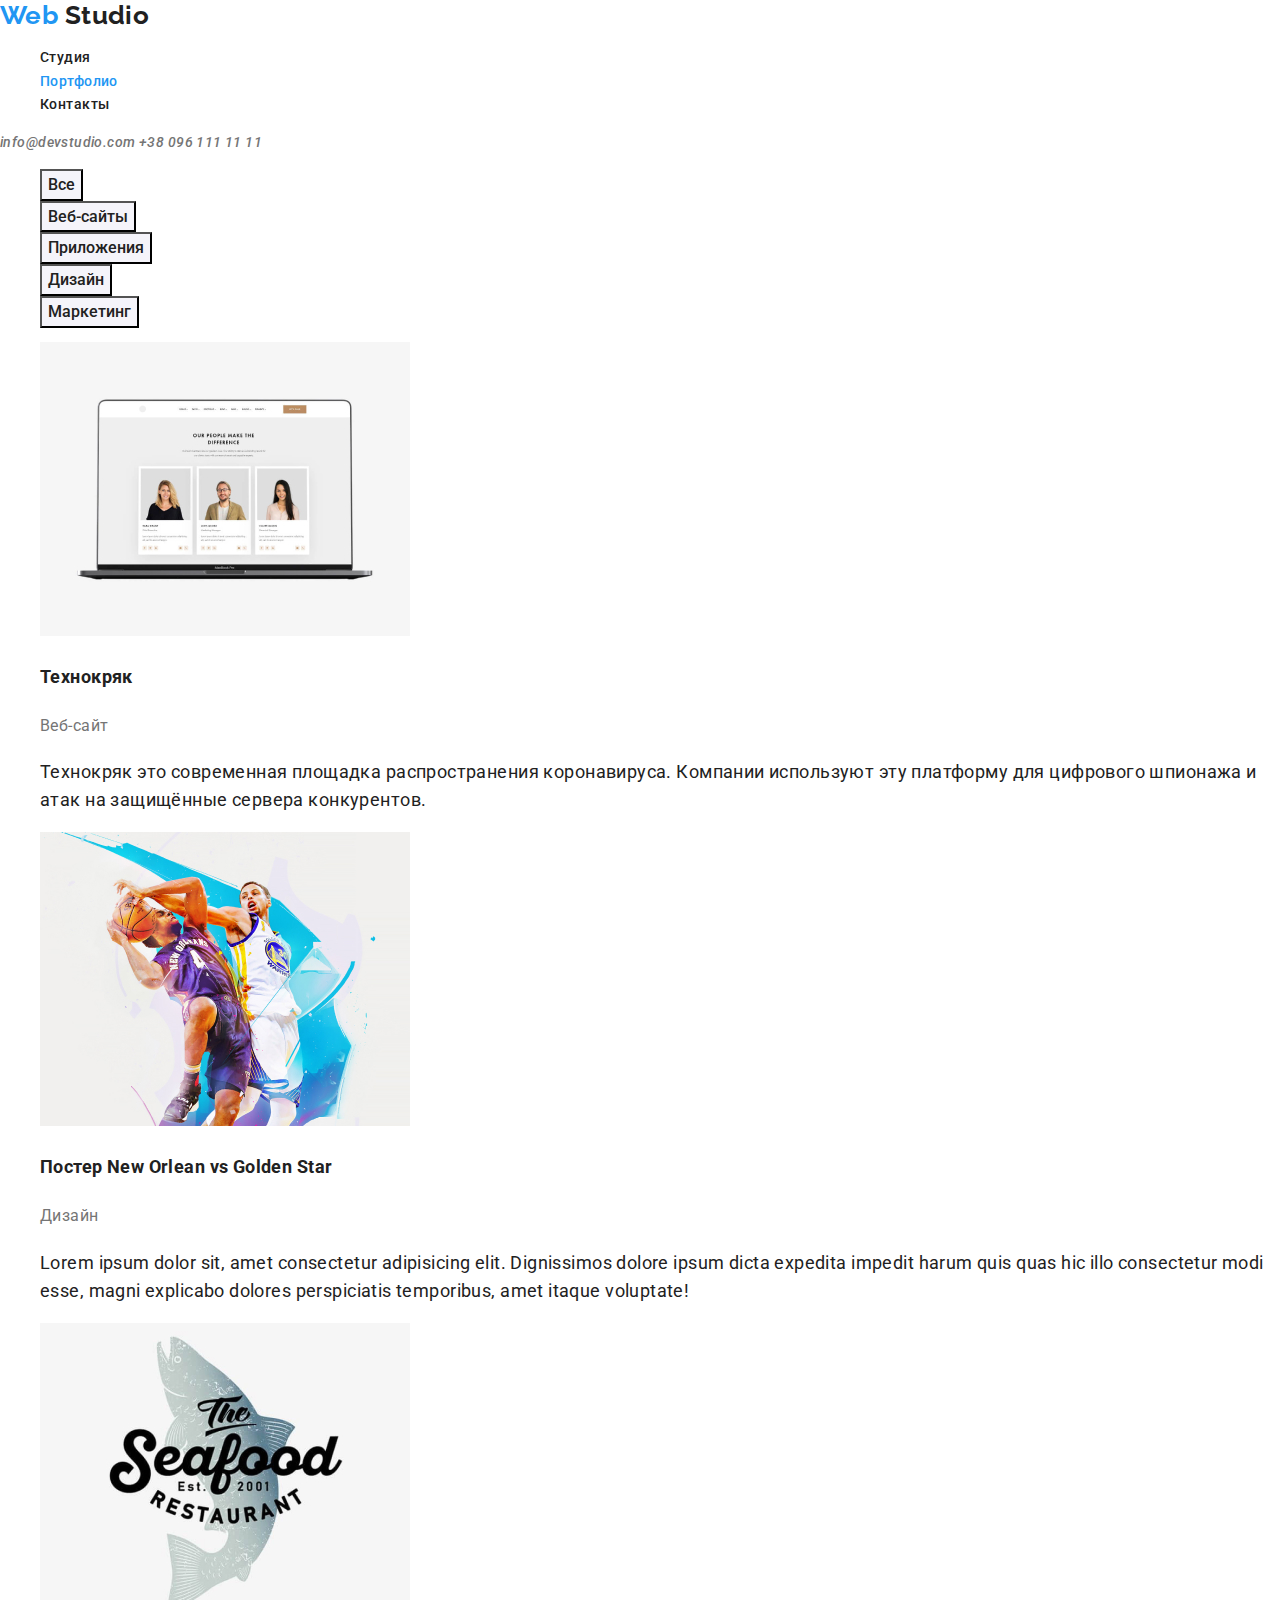
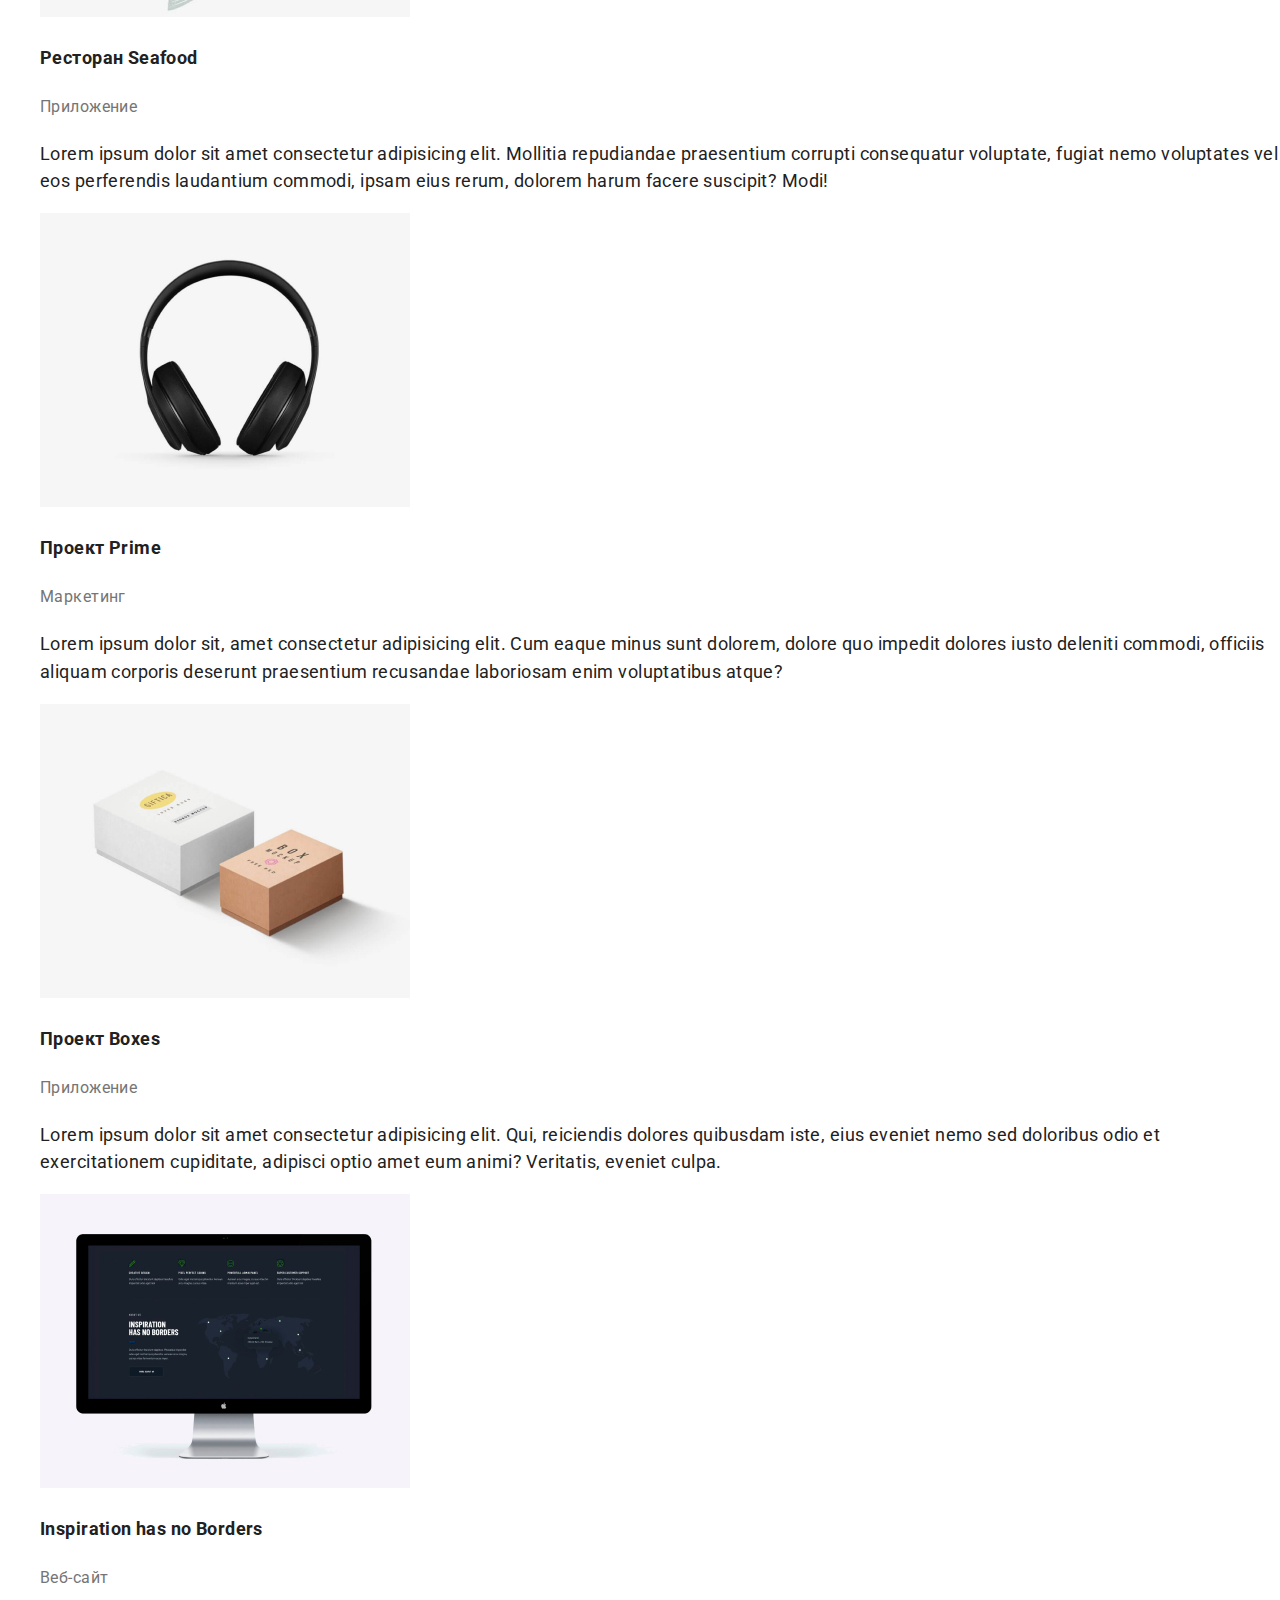
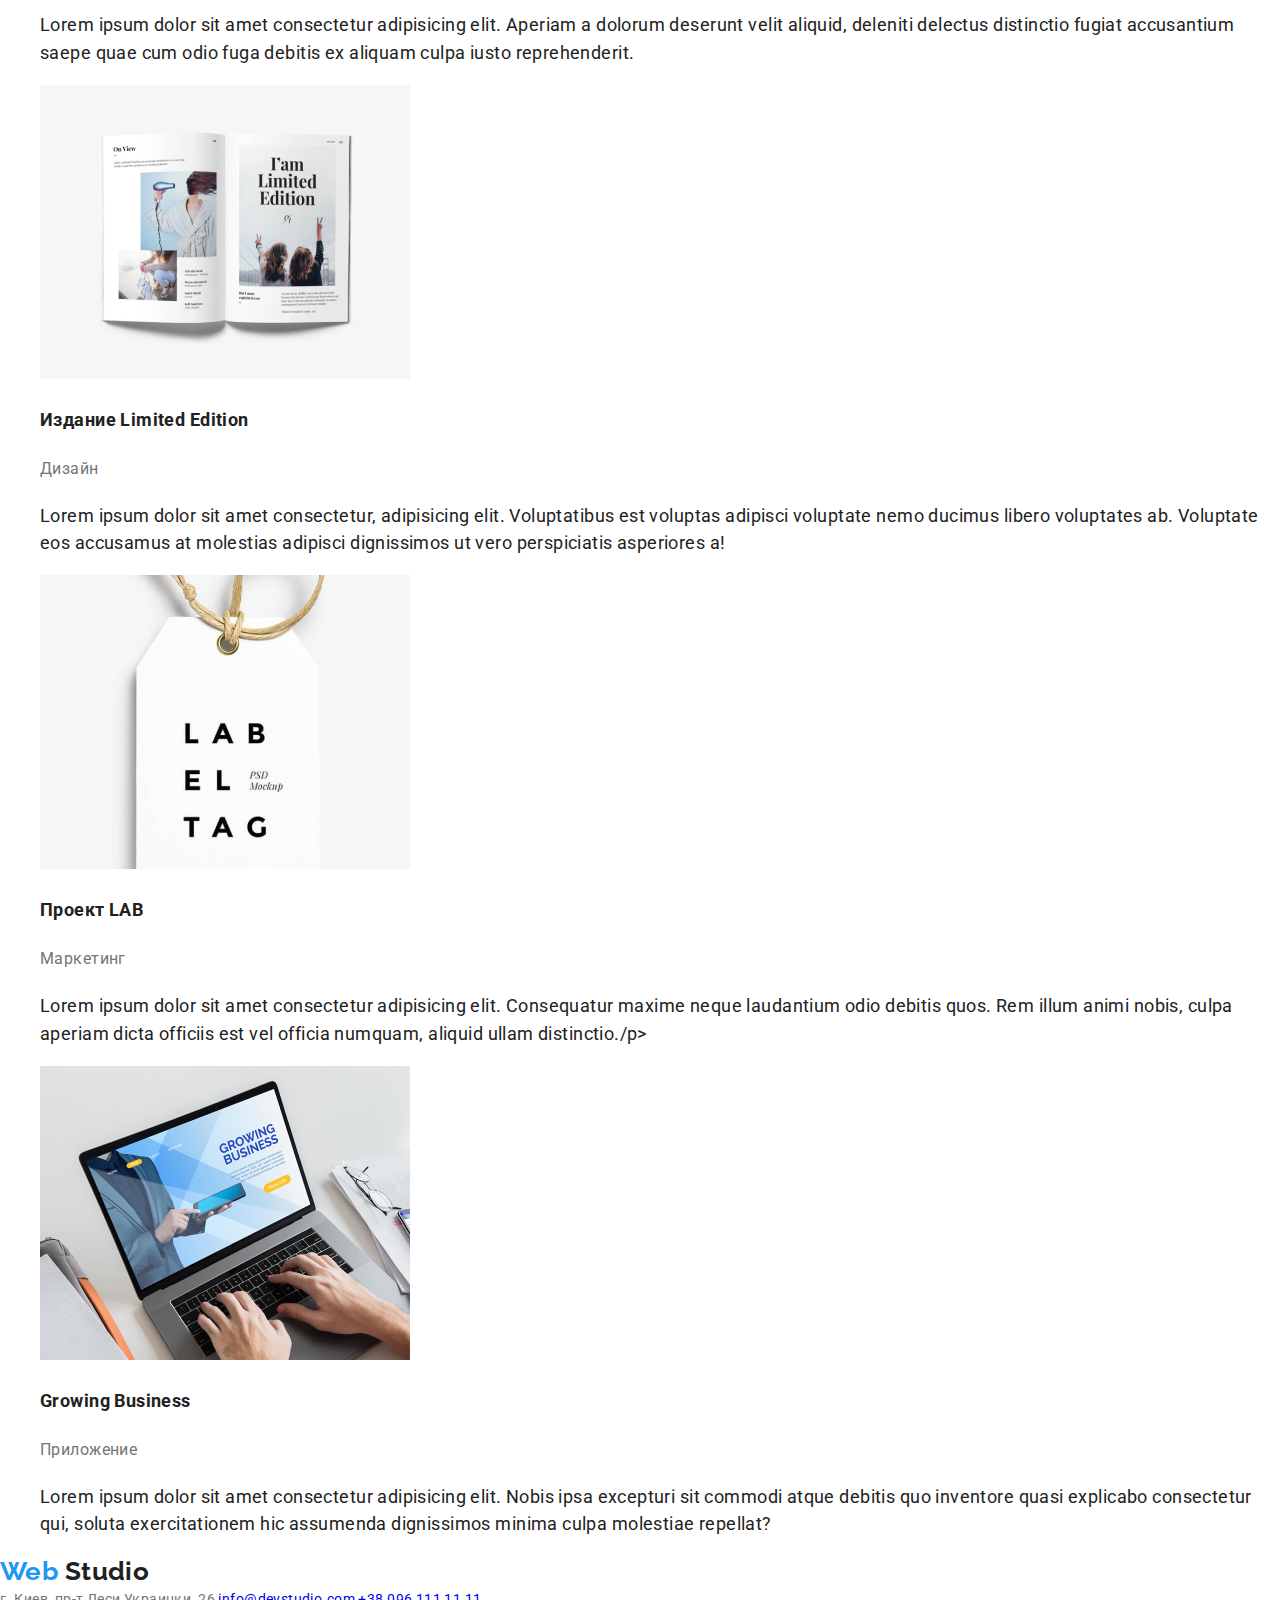
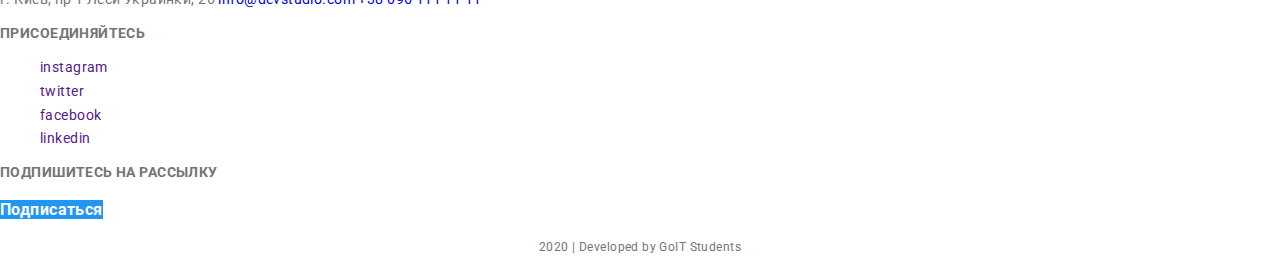
==== portfolio.html @ 46969563 "Copy" ====
<!DOCTYPE html>
<html lang="ru">
  <head>
    <meta charset="UTF-8" />
    <meta name="viewport" content="width=device-width, initial-scale=1.0" />
    <title>Web Studio</title>
    <link
      href="https://fonts.googleapis.com/css2?family=Raleway:wght@700&family=Roboto:wght@400;500;700;900&display=swap"
      rel="stylesheet"
    />
    <link rel="stylesheet" href="./css/normalize.css" />
    <link rel="stylesheet" href="./css/styles.css" />
  </head>
  <body>
    <header>
      <nav>
        <a class="logo href="/index.html"><span class="logo-web">Web</span> Studio</a>
        <ul class="site-nav list">
          <li><a class="link" href="./index.html">Студия</a></li>
          <li>
            <a class="link current" href="./portfolio.html">Портфолио</a>
          </li>
          <li><a class="link" href="">Контакты</a></li>
        </ul>
        <address class="contacts">
          <a class="contacts-item" href="mailto:info@devstudio.com">info@devstudio.com</a>
          <a class="contacts-item" href="tel:+380961111111">+38 096 111 11 11</a>
        </address>
      </nav>
    </header>
    <main>
      <section>
        <h1 class="hiden">Проекты</h1>
        <ul>
          <li><button type="button">Все</button></li>
          <li><button type="button">Веб-сайты</button></li>
          <li><button type="button">Приложения</button></li>
          <li><button type="button">Дизайн</button></li>
          <li><button type="button">Маркетинг</button></li>
        </ul>
        <ul class="project">
          <li>
            <a class="project-item" href="">
              <img src="./image/techno.jpg" alt="Технокряк" />
              <h2 class="project-title">Технокряк</h2>
              <p class="project-type">Веб-сайт</p>
              <p>
                Технокряк это современная площадка распространения коронавируса.
                Компании используют эту платформу для цифрового шпионажа и атак
                на защищённые сервера конкурентов.
              </p>
            </a>
          </li>
          <li>
            <a class="project-item" href="">
              <img src="./image/golden.jpg" alt="Постер" />
              <h2 class="project-title">Постер New Orlean vs Golden Star</h2>
              <p class="project-type">Дизайн</p>
              <p>
                Lorem ipsum dolor sit, amet consectetur adipisicing elit.
                Dignissimos dolore ipsum dicta expedita impedit harum quis quas
                hic illo consectetur modi esse, magni explicabo dolores
                perspiciatis temporibus, amet itaque voluptate!
              </p>
            </a>
          </li>
          <li>
            <a class="project-item" href="">
              <img src="./image/seafood.jpg" alt="Seafood" />
              <h2 class="project-title">Ресторан Seafood</h2>
              <p class="project-type">Приложение</p>
              <p>
                Lorem ipsum dolor sit amet consectetur adipisicing elit.
                Mollitia repudiandae praesentium corrupti consequatur voluptate,
                fugiat nemo voluptates vel eos perferendis laudantium commodi,
                ipsam eius rerum, dolorem harum facere suscipit? Modi!
              </p>
            </a>
          </li>
          <li>
            <a class="project-item" href="">
              <img src="./image/headphones.jpg" alt="Prime" />
              <h2 class="project-title">Проект Prime</h2>
              <p class="project-type">Маркетинг</p>
              <p>
                Lorem ipsum dolor sit, amet consectetur adipisicing elit. Cum
                eaque minus sunt dolorem, dolore quo impedit dolores iusto
                deleniti commodi, officiis aliquam corporis deserunt praesentium
                recusandae laboriosam enim voluptatibus atque?
              </p>
            </a>
          </li>
          <li>
            <a class="project-item" href="">
              <img src="./image/box.jpg" alt="Boxes" />
              <h2 class="project-title">Проект Boxes</h2>
              <p class="project-type">Приложение</p>
              <p>
                Lorem ipsum dolor sit amet consectetur adipisicing elit. Qui,
                reiciendis dolores quibusdam iste, eius eveniet nemo sed
                doloribus odio et exercitationem cupiditate, adipisci optio amet
                eum animi? Veritatis, eveniet culpa.
              </p>
            </a>
          </li>
          <li>
            <a class="project-item" href="">
              <img src="./image/inspiration.jpg" alt="Inspiration" />
              <h2 class="project-title">Inspiration has no Borders</h2>
              <p class="project-type">Веб-сайт</p>
              <p>
                Lorem ipsum dolor sit amet consectetur adipisicing elit. Aperiam
                a dolorum deserunt velit aliquid, deleniti delectus distinctio
                fugiat accusantium saepe quae cum odio fuga debitis ex aliquam
                culpa iusto reprehenderit.
              </p>
            </a>
          </li>
          <li>
            <a class="project-item" href="">
              <img src="./image/limited.jpg" alt="Limited Edition" />
              <h2 class="project-title">Издание Limited Edition</h2>
              <p class="project-type">Дизайн</p>
              <p>
                Lorem ipsum dolor sit amet consectetur, adipisicing elit.
                Voluptatibus est voluptas adipisci voluptate nemo ducimus libero
                voluptates ab. Voluptate eos accusamus at molestias adipisci
                dignissimos ut vero perspiciatis asperiores a!
              </p>
            </a>
          </li>
          <li>
            <a class="project-item" href="">
              <img src="./image/lab.jpg" alt="LAB" />
              <h2 class="project-title">Проект LAB</h2>
              <p class="project-type">Маркетинг</p>
              <p>
                Lorem ipsum dolor sit amet consectetur adipisicing elit.
                Consequatur maxime neque laudantium odio debitis quos. Rem illum
                animi nobis, culpa aperiam dicta officiis est vel officia
                numquam, aliquid ullam distinctio./p>
              </p></a
            >
          </li>
          <li>
            <a class="project-item" href="">
              <img src="./image/growing.jpg" alt="Growing Business" />
              <h2 class="project-title">Growing Business</h2>
              <p class="project-type">Приложение</p>
              <p>
                Lorem ipsum dolor sit amet consectetur adipisicing elit. Nobis
                ipsa excepturi sit commodi atque debitis quo inventore quasi
                explicabo consectetur qui, soluta exercitationem hic assumenda
                dignissimos minima culpa molestiae repellat?
              </p>
            </a>
          </li>
        </ul>
      </section>
    </main>
    <footer>
      <a class="logo" href="./portfolio.html"><span class="logo-web">Web</span> Studio</a>
      <address class="footer-address">
        г. Киев, пр-т Леси Украинки, 26
        <a class="footer-contacts-item" href="mailto:info@devstudio.com">info@devstudio.com</a>
        <a class="footer-contacts-item" href="tel:+380961111111">+38 096 111 11 11</a>
      </address>
      <h3 class="footer-title">Присоединяйтесь</h3>
      <ul>
        <li><a class="social-links-item" href="">instagram</a></li>
        <li><a class="social-links-item" href="">twitter</a></li>
        <li><a class="social-links-item" href="">facebook</a></li>
        <li><a class="social-links-item" href="">linkedin</a></li>
      </ul>
      <h3 class="footer-title">Подпишитесь на рассылку</h3>
      <a class="button primary" href="">Подписаться</a>
      <p class="developer">2020 | Developed by GoIT Students</p>
    </footer>
  </body>
</html>
---- css/styles.css ----
/*main text #212121 /*
/*secondary text #757575 /*
/*accent #2196F3 /*
/*white #FFFFFF /* */

:root {
  --main-text: #212121;
  --accent: #2196f3;
  --secondary-text: #757575;
  --font-family: Roboto, sans-serif;
  --white-color: #ffffff;
}

/* Studio */

body {
  color: var(--secondary-text);
  font-family: var(--font-family);
  font-style: normal;
  font-weight: 400;
  font-size: 14px;
  line-height: 1.7;
  letter-spacing: 0.03em;
}

/* Header */

.logo {
  color: var(--main-text);
  font-family: Raleway, sans-serif;
  font-weight: 700;
  font-size: 26px;
  line-height: 1.19;
}
.logo-web {
  color: var(--accent);
}
.site-nav .link {
  color: var(--main-text);
  font-weight: 500;
  font-size: 14px;
  line-height: 1.14;
}
.site-nav .link:hover,
.site-nav .link:focus {
  color: var(--accent);
}
.site-nav .link.current {
  color: var(--accent);
}
.contacts-item {
  color: var(--secondary-text);
  font-weight: 500;
  font-size: 14px;
  line-height: 1.14;
}
.contacts-item:hover,
.contacts-item:focus {
  color: var(--accent);
}

/* Main */

.main-title {
  /* color: var(--white-color); */
  font-weight: 900;
  font-size: 44px;
  line-height: 1.36;
  text-align: center;
  text-transform: uppercase;
}
.button {
  background-color: var(--accent);
  color: var(--white-color);
  font-weight: 700;
  font-size: 16px;
  line-height: 1.87;
  text-align: center;
}
.subtitle {
  color: var(--main-text);
  font-weight: 700;
  font-size: 14px;
  line-height: 1.14x;
  text-transform: uppercase;
}
.title {
  color: var(--main-text);
  font-weight: 700;
  font-size: 36px;
  line-height: 1.16;
  text-align: center;
}
.work-subtitle {
  /* color: var(--white-color); */
  font-weight: 700;
  font-size: 14px;
  line-height: 1.14;
  text-align: center;
  text-transform: uppercase;
}
.team-subtitle {
  color: var(--main-text);
  font-weight: 500;
  font-size: 16px;
  line-height: 1.18;
  text-align: center;
}
.team-role {
  color: var(--secondary-text);
  font-weight: 400;
  font-size: 16px;
  line-height: 1.18;
  text-align: center;
}
.social-links-item:hover,
.social-links-item:focus {
  color: var(--accent);
}
.client-link:hover,
.client-link:focus {
  color: var(--accent);
}
/* Footer */
.footer-title {
  font-weight: 700;
  font-size: 14px;
  line-height: 1.14;
  text-transform: uppercase;
}
.footer-address {
  /* color: var(--white-color); */
  font-style: normal;
}
.footer-contacts-item {
  /* color: rgba(255, 255, 255, 0.6); */
  font-weight: 400;
  font-size: 14px;
  line-height: 1.71;
}
.footer-contacts-item:hover,
.footer-contacts-item:focus {
  color: var(--accent);
}
.developer {
  /* color: rgba(255, 255, 255, 0.4); */
  font-weight: 400;
  font-size: 12px;
  line-height: 1.71;
  text-align: center;
}

/* Portfolio */

.hiden {
  display: none;
}
button {
  background-color: #f5f4fa;
  color: var(--main-text);
  font-weight: 500;
  font-size: 16px;
  line-height: 1.61;
  text-align: center;
}
button:hover,
button:focus {
  background-color: var(--accent);
  color: var(--white-color);
}
.project-item {
  color: var(--main-text);
  /* color: var(--white-color); */
  font-weight: 400;
  font-size: 18px;
  line-height: 1.55;
}
.project-title {
  color: var(--main-text);
  font-weight: 700;
  font-size: 18px;
  line-height: 2;
}
.project-type {
  color: var(--secondary-text);
  font-weight: 400;
  font-size: 16px;
  line-height: 1.87;
}
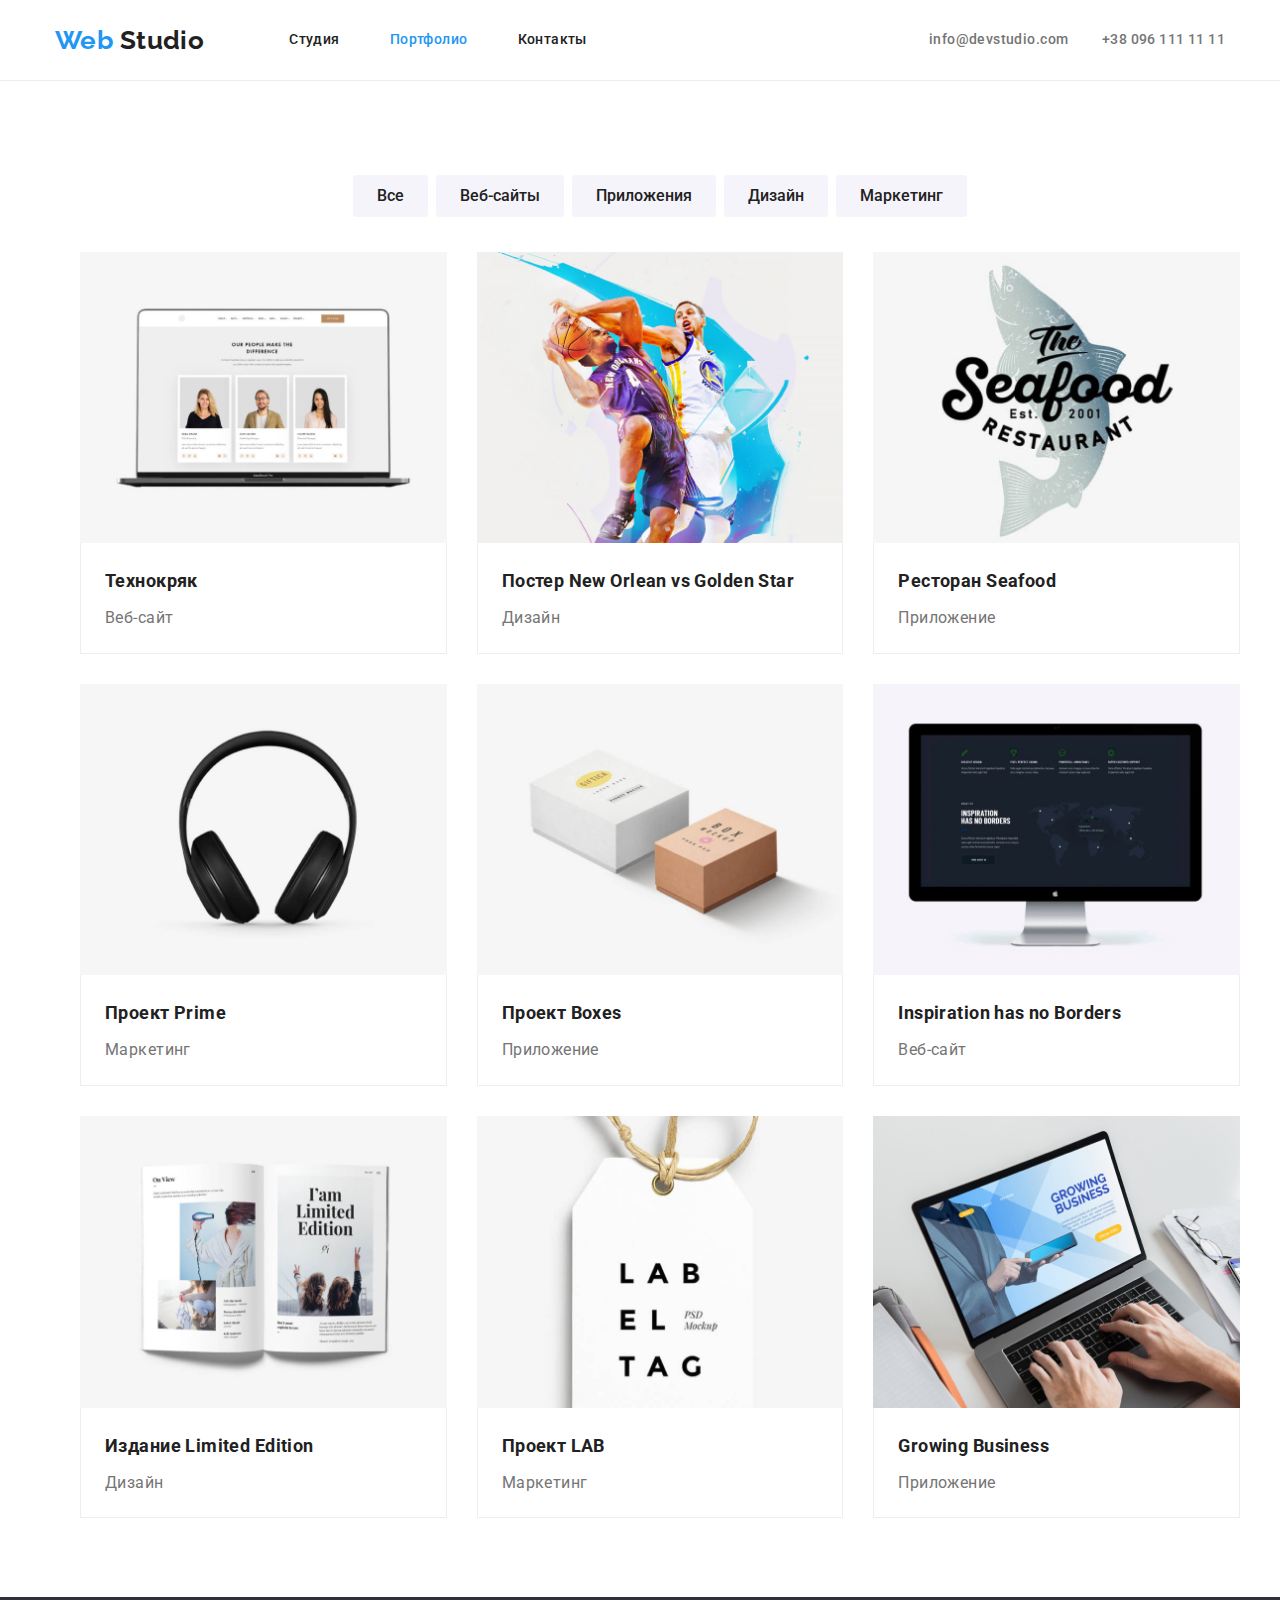
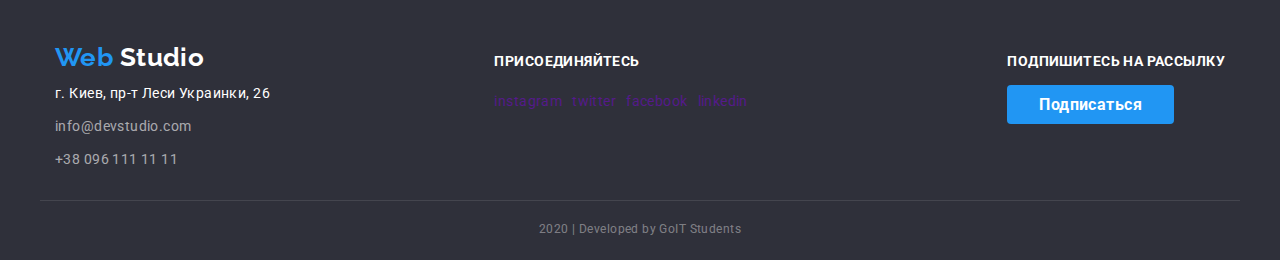
==== commit 5df5e490: "Done" ====
--- a/portfolio.html
+++ b/portfolio.html
@@ -3,7 +3,7 @@
   <head>
     <meta charset="UTF-8" />
     <meta name="viewport" content="width=device-width, initial-scale=1.0" />
-    <title>Web Studio</title>
+    <title>Portfolio</title>
     <link
       href="https://fonts.googleapis.com/css2?family=Raleway:wght@700&family=Roboto:wght@400;500;700;900&display=swap"
       rel="stylesheet"
@@ -12,168 +12,182 @@
     <link rel="stylesheet" href="./css/styles.css" />
   </head>
   <body>
-    <header>
+    <header class="page-header">
       <nav>
-        <a class="logo href="/index.html"><span class="logo-web">Web</span> Studio</a>
-        <ul class="site-nav list">
-          <li><a class="link" href="./index.html">Студия</a></li>
-          <li>
-            <a class="link current" href="./portfolio.html">Портфолио</a>
-          </li>
-          <li><a class="link" href="">Контакты</a></li>
-        </ul>
-        <address class="contacts">
-          <a class="contacts-item" href="mailto:info@devstudio.com">info@devstudio.com</a>
-          <a class="contacts-item" href="tel:+380961111111">+38 096 111 11 11</a>
-        </address>
+        <div class="container header">
+          <a class="logo" href=./index.html">
+            <span class="logo-web">Web</span> Studio</a>
+          <ul class="site-nav list">
+            <li class="site-nav-item"><a class="link" href="./index.html">Студия</a></li>
+            <li class="site-nav-item">
+              <a class="link current" href="./portfolio.html">Портфолио</a>
+            </li>
+            <li class="site-nav-item"><a class="link" href="">Контакты</a></li>
+          </ul>
+          <address class="header-contact contacts ">
+            <a class="header-contact-item contacts-item" href="mailto:info@devstudio.com">info@devstudio.com</a>
+            <a class="header-contact-item contacts-item" href="tel:+380961111111">+38 096 111 11 11</a>
+          </address>
+        </div>
       </nav>
     </header>
     <main>
-      <section>
-        <h1 class="hiden">Проекты</h1>
-        <ul>
-          <li><button type="button">Все</button></li>
-          <li><button type="button">Веб-сайты</button></li>
-          <li><button type="button">Приложения</button></li>
-          <li><button type="button">Дизайн</button></li>
-          <li><button type="button">Маркетинг</button></li>
+      <section class="section">
+        <div class="container"><h1 class="hiden">Проекты</h1>
+        <ul class="filter-list">
+          <li class="filter-item"><button type="button">Все</button></li>
+          <li class="filter-item"><button type="button">Веб-сайты</button></li>
+          <li class="filter-item"><button type="button">Приложения</button></li>
+          <li class="filter-item"><button type="button">Дизайн</button></li>
+          <li class="filter-item"><button type="button">Маркетинг</button></li>
         </ul>
         <ul class="project">
-          <li>
-            <a class="project-item" href="">
+          <li class="project-item">
+            <a class="project-link" href="">
               <img src="./image/techno.jpg" alt="Технокряк" />
-              <h2 class="project-title">Технокряк</h2>
+              <div class="project-content">
+                <h2 class="project-title">Технокряк</h2>
               <p class="project-type">Веб-сайт</p>
-              <p>
+            </div>
+              <!-- <p>
                 Технокряк это современная площадка распространения коронавируса.
                 Компании используют эту платформу для цифрового шпионажа и атак
                 на защищённые сервера конкурентов.
-              </p>
+              </p> -->
             </a>
           </li>
-          <li>
-            <a class="project-item" href="">
+          <li class="project-item">
+            <a class="project-link" href="">
               <img src="./image/golden.jpg" alt="Постер" />
-              <h2 class="project-title">Постер New Orlean vs Golden Star</h2>
-              <p class="project-type">Дизайн</p>
-              <p>
+              <div class="project-content">
+                <h2 class="project-title">Постер New Orlean vs Golden Star</h2>
+              <p class="project-type">Дизайн</p></div>
+              <!-- <p>
                 Lorem ipsum dolor sit, amet consectetur adipisicing elit.
                 Dignissimos dolore ipsum dicta expedita impedit harum quis quas
                 hic illo consectetur modi esse, magni explicabo dolores
                 perspiciatis temporibus, amet itaque voluptate!
-              </p>
+              </p> -->
             </a>
           </li>
-          <li>
-            <a class="project-item" href="">
+          <li class="project-item">
+            <a class="project-link" href="">
               <img src="./image/seafood.jpg" alt="Seafood" />
-              <h2 class="project-title">Ресторан Seafood</h2>
-              <p class="project-type">Приложение</p>
-              <p>
+              <div class="project-content"><h2 class="project-title">Ресторан Seafood</h2>
+              <p class="project-type">Приложение</p></div>
+              <!-- <p>
                 Lorem ipsum dolor sit amet consectetur adipisicing elit.
                 Mollitia repudiandae praesentium corrupti consequatur voluptate,
                 fugiat nemo voluptates vel eos perferendis laudantium commodi,
                 ipsam eius rerum, dolorem harum facere suscipit? Modi!
-              </p>
+              </p> -->
             </a>
           </li>
-          <li>
-            <a class="project-item" href="">
+          <li class="project-item">
+            <a class="project-link" href="">
               <img src="./image/headphones.jpg" alt="Prime" />
-              <h2 class="project-title">Проект Prime</h2>
-              <p class="project-type">Маркетинг</p>
-              <p>
+              <div class="project-content"><h2 class="project-title">Проект Prime</h2>
+              <p class="project-type">Маркетинг</p></div>
+              <!-- <p>
                 Lorem ipsum dolor sit, amet consectetur adipisicing elit. Cum
                 eaque minus sunt dolorem, dolore quo impedit dolores iusto
                 deleniti commodi, officiis aliquam corporis deserunt praesentium
                 recusandae laboriosam enim voluptatibus atque?
-              </p>
+              </p> -->
             </a>
           </li>
-          <li>
-            <a class="project-item" href="">
+          <li class="project-item">
+            <a class="project-link" href="">
               <img src="./image/box.jpg" alt="Boxes" />
-              <h2 class="project-title">Проект Boxes</h2>
-              <p class="project-type">Приложение</p>
-              <p>
+              <div class="project-content"><h2 class="project-title">Проект Boxes</h2>
+              <p class="project-type">Приложение</p></div>
+              <!-- <p>
                 Lorem ipsum dolor sit amet consectetur adipisicing elit. Qui,
                 reiciendis dolores quibusdam iste, eius eveniet nemo sed
                 doloribus odio et exercitationem cupiditate, adipisci optio amet
                 eum animi? Veritatis, eveniet culpa.
-              </p>
+              </p> -->
             </a>
           </li>
-          <li>
-            <a class="project-item" href="">
+          <li class="project-item">
+            <a class="project-link" href="">
               <img src="./image/inspiration.jpg" alt="Inspiration" />
-              <h2 class="project-title">Inspiration has no Borders</h2>
-              <p class="project-type">Веб-сайт</p>
-              <p>
+              <div class="project-content"><h2 class="project-title">Inspiration has no Borders</h2>
+              <p class="project-type">Веб-сайт</p></div>
+              <!-- <p>
                 Lorem ipsum dolor sit amet consectetur adipisicing elit. Aperiam
                 a dolorum deserunt velit aliquid, deleniti delectus distinctio
                 fugiat accusantium saepe quae cum odio fuga debitis ex aliquam
                 culpa iusto reprehenderit.
-              </p>
+              </p> -->
             </a>
           </li>
-          <li>
-            <a class="project-item" href="">
+          <li class="project-item">
+            <a class="project-link" href="">
               <img src="./image/limited.jpg" alt="Limited Edition" />
-              <h2 class="project-title">Издание Limited Edition</h2>
-              <p class="project-type">Дизайн</p>
-              <p>
+              <div class="project-content"><h2 class="project-title">Издание Limited Edition</h2>
+              <p class="project-type">Дизайн</p></div>
+              <!-- <p>
                 Lorem ipsum dolor sit amet consectetur, adipisicing elit.
                 Voluptatibus est voluptas adipisci voluptate nemo ducimus libero
                 voluptates ab. Voluptate eos accusamus at molestias adipisci
                 dignissimos ut vero perspiciatis asperiores a!
-              </p>
+              </p> -->
             </a>
           </li>
-          <li>
-            <a class="project-item" href="">
+          <li class="project-item">
+            <a class="project-link" href="">
               <img src="./image/lab.jpg" alt="LAB" />
-              <h2 class="project-title">Проект LAB</h2>
-              <p class="project-type">Маркетинг</p>
-              <p>
+              <div class="project-content"><h2 class="project-title">Проект LAB</h2>
+              <p class="project-type">Маркетинг</p></div>
+              <!-- <p>
                 Lorem ipsum dolor sit amet consectetur adipisicing elit.
                 Consequatur maxime neque laudantium odio debitis quos. Rem illum
                 animi nobis, culpa aperiam dicta officiis est vel officia
                 numquam, aliquid ullam distinctio./p>
-              </p></a
-            >
+              </p> -->
+            </a>
           </li>
-          <li>
-            <a class="project-item" href="">
+          <li class="project-item">
+            <a class="project-link" href="">
               <img src="./image/growing.jpg" alt="Growing Business" />
-              <h2 class="project-title">Growing Business</h2>
-              <p class="project-type">Приложение</p>
-              <p>
+              <div class="project-content"><h2 class="project-title">Growing Business</h2>
+              <p class="project-type">Приложение</p></div>
+              <!-- <p>
                 Lorem ipsum dolor sit amet consectetur adipisicing elit. Nobis
                 ipsa excepturi sit commodi atque debitis quo inventore quasi
                 explicabo consectetur qui, soluta exercitationem hic assumenda
                 dignissimos minima culpa molestiae repellat?
-              </p>
+              </p> -->
             </a>
           </li>
         </ul>
+        </div>
       </section>
     </main>
-    <footer>
-      <a class="logo" href="./portfolio.html"><span class="logo-web">Web</span> Studio</a>
-      <address class="footer-address">
-        г. Киев, пр-т Леси Украинки, 26
-        <a class="footer-contacts-item" href="mailto:info@devstudio.com">info@devstudio.com</a>
-        <a class="footer-contacts-item" href="tel:+380961111111">+38 096 111 11 11</a>
-      </address>
-      <h3 class="footer-title">Присоединяйтесь</h3>
-      <ul>
-        <li><a class="social-links-item" href="">instagram</a></li>
-        <li><a class="social-links-item" href="">twitter</a></li>
-        <li><a class="social-links-item" href="">facebook</a></li>
-        <li><a class="social-links-item" href="">linkedin</a></li>
-      </ul>
-      <h3 class="footer-title">Подпишитесь на рассылку</h3>
-      <a class="button primary" href="">Подписаться</a>
+    <footer class="page-footer">
+      <div class="container">
+        <div><a class="footer logo" href="./index.html"><span class="logo-web">Web</span> Studio</a>
+          <address class="footer address">
+            г. Киев, пр-т Леси Украинки, 26
+            <a class="footer-contacts-item" href="mailto:info@devstudio.com">info@devstudio.com</a>
+            <a class="footer-contacts-item" href="tel:+380961111111">+38 096 111 11 11</a>
+          </address>
+        </div>
+        <div class="join">
+          <p class="footer-title">Присоединяйтесь</p>
+          <ul class="footer list">
+            <li><a class="social-links-item" href="">instagram</a></li>
+            <li><a class="social-links-item" href="">twitter</a></li>
+            <li><a class="social-links-item" href="">facebook</a></li>
+            <li><a class="social-links-item" href="">linkedin</a></li>
+          </ul>
+        </div>
+        <div class="subscription">
+          <p class="footer-title">Подпишитесь на рассылку</p>
+          <a class="button primary" href="">Подписаться</a>
+        </div>
+      </div>
       <p class="developer">2020 | Developed by GoIT Students</p>
     </footer>
   </body>
--- a/css/styles.css
+++ b/css/styles.css
@@ -26,6 +26,8 @@
 /* Header */
 
 .logo {
+  margin-right: 85px;
+
   color: var(--main-text);
   font-family: Raleway, sans-serif;
   font-weight: 700;
@@ -35,12 +37,21 @@
 .logo-web {
   color: var(--accent);
 }
+.list {
+  margin: 0px;
+  padding: 0px;
+}
 .site-nav .link {
+  display: block;
+  padding-top: 32px;
+  padding-bottom: 32px;
+
   color: var(--main-text);
   font-weight: 500;
   font-size: 14px;
   line-height: 1.14;
 }
+
 .site-nav .link:hover,
 .site-nav .link:focus {
   color: var(--accent);
@@ -53,15 +64,48 @@
   font-weight: 500;
   font-size: 14px;
   line-height: 1.14;
+  font-style: normal;
 }
 .contacts-item:hover,
 .contacts-item:focus {
   color: var(--accent);
 }
-
+.site-nav {
+  display: flex;
+}
+.header-contact {
+  margin-left: auto;
+}
+.header-contact-item:not(:last-child) {
+  margin-right: 30px;
+}
+.site-nav-item:not(:last-child) {
+  margin-right: 50px;
+}
+
+.container {
+  margin-left: auto;
+  margin-right: auto;
+  width: 1200px;
+  padding-left: 15px;
+  padding-right: 15px;
+}
+.container.header {
+  display: flex;
+  justify-content: space-between;
+  align-items: center;
+}
+.page-header {
+  border-bottom: 1px solid #ececec;
+}
 /* Main */
-
+.main {
+  text-align: center;
+}
 .main-title {
+  margin-top: 0;
+  margin-bottom: 30px;
+
   /* color: var(--white-color); */
   font-weight: 900;
   font-size: 44px;
@@ -70,36 +114,96 @@
   text-transform: uppercase;
 }
 .button {
+  padding: 10px 32px;
+  min-width: 200px;
+
   background-color: var(--accent);
   color: var(--white-color);
   font-weight: 700;
   font-size: 16px;
   line-height: 1.87;
   text-align: center;
+  border-radius: 4px;
+}
+.button:hover,
+.button:focus {
+  background-color: #188ce8;
+}
+.section {
+  padding-top: 94px;
+  padding-bottom: 94px;
+}
+.advantages.list {
+  display: flex;
+}
+.advantages-item p {
+  padding: 0px;
+  margin: 0px;
+}
+.advantages-item:not(:last-child) {
+  margin-right: 30px;
 }
 .subtitle {
-  color: var(--main-text);
-  font-weight: 700;
-  font-size: 14px;
-  line-height: 1.14x;
+  padding-top: 30px;
+  padding-bottom: 10px;
+
+  color: var(--main-text);
+  font-weight: 700;
+  font-size: 14px;
+  line-height: 1.14;
   text-transform: uppercase;
 }
 .title {
+  padding-top: 0px;
+  padding-bottom: 50px;
+  margin: 0px;
+
   color: var(--main-text);
   font-weight: 700;
   font-size: 36px;
   line-height: 1.16;
   text-align: center;
 }
+.work.list {
+  display: flex;
+}
+.work-list-item:not(:last-child) {
+  margin-right: 30px;
+}
 .work-subtitle {
-  /* color: var(--white-color); */
+  padding-top: 27px;
+  padding-bottom: 27px;
+  width: 370px;
+  margin: 0px;
+
+  background: rgba(47, 48, 58, 0.8);
+  color: var(--white-color);
   font-weight: 700;
   font-size: 14px;
   line-height: 1.14;
   text-align: center;
   text-transform: uppercase;
 }
+.team.section {
+  background: #f5f4fa;
+}
+.team.list {
+  display: flex;
+}
+.team-list-item {
+  background: #ffffff;
+  box-shadow: 0px 2px 1px rgba(0, 0, 0, 0.2), 0px 1px 1px rgba(0, 0, 0, 0.14),
+    0px 1px 3px rgba(0, 0, 0, 0.12);
+  border-radius: 0px 0px 4px 4px;
+}
+.team-list-item:not(:last-child) {
+  margin-right: 30px;
+}
 .team-subtitle {
+  padding-top: 30px;
+  padding-bottom: 10px;
+  margin: 0px;
+
   color: var(--main-text);
   font-weight: 500;
   font-size: 16px;
@@ -107,11 +211,20 @@
   text-align: center;
 }
 .team-role {
+  margin: 0px;
+  padding-bottom: 16px;
   color: var(--secondary-text);
   font-weight: 400;
   font-size: 16px;
   line-height: 1.18;
   text-align: center;
+}
+.social-links.list {
+  padding-left: 32px;
+  padding-right: 32px;
+  padding-bottom: 24px;
+  display: flex;
+  justify-content: space-between;
 }
 .social-links-item:hover,
 .social-links-item:focus {
@@ -121,19 +234,57 @@
 .client-link:focus {
   color: var(--accent);
 }
+.client.list {
+  display: flex;
+  justify-content: space-between;
+}
+.client-item:not(:last-child) {
+  margin-right: 30px;
+}
 /* Footer */
+.page-footer {
+  background: #2f303a;
+}
+.page-footer .container {
+  display: flex;
+  justify-content: space-between;
+  align-items: baseline;
+  padding-top: 45px;
+  padding-bottom: 28px;
+  border-bottom: 1px solid rgba(255, 255, 255, 0.1);
+}
+.join {
+  margin-right: 94px;
+}
+.join .list {
+  display: flex;
+  justify-content: space-between;
+}
 .footer-title {
+  padding-bottom: 20px;
+  margin: 0px;
+  color: var(--white-color);
   font-weight: 700;
   font-size: 14px;
   line-height: 1.14;
   text-transform: uppercase;
 }
-.footer-address {
-  /* color: var(--white-color); */
+.footer.list .social-links-item {
+  margin-right: 10px;
+}
+.footer.logo {
+  color: var(--white-color);
+}
+.footer.address {
+  margin-right: 69px;
+  margin-top: 8px;
+  color: var(--white-color);
   font-style: normal;
 }
 .footer-contacts-item {
-  /* color: rgba(255, 255, 255, 0.6); */
+  display: block;
+  padding-top: 9px;
+  color: rgba(255, 255, 255, 0.6);
   font-weight: 400;
   font-size: 14px;
   line-height: 1.71;
@@ -143,7 +294,10 @@
   color: var(--accent);
 }
 .developer {
-  /* color: rgba(255, 255, 255, 0.4); */
+  margin: 0px;
+  padding-bottom: 21px;
+  padding-top: 18px;
+  color: rgba(255, 255, 255, 0.4);
   font-weight: 400;
   font-size: 12px;
   line-height: 1.71;
@@ -155,20 +309,63 @@
 .hiden {
   display: none;
 }
+.filter-list {
+  display: flex;
+  justify-content: center;
+  padding-bottom: 50px;
+  margin: 0px;
+}
+.filter-item:not(:last-child) {
+  margin-right: 8px;
+}
 button {
+  padding-top: 6px;
+  padding-bottom: 6px;
+  padding-right: 22px;
+  padding-left: 22px;
   background-color: #f5f4fa;
   color: var(--main-text);
   font-weight: 500;
   font-size: 16px;
   line-height: 1.61;
   text-align: center;
+  border-radius: 4px;
+  border-color: transparent;
 }
 button:hover,
 button:focus {
+  border-color: transparent;
   background-color: var(--accent);
   color: var(--white-color);
+  box-shadow: 0px 2px 2px rgba(0, 0, 0, 0.12), 0px 1px 2px rgba(0, 0, 0, 0.08),
+    0px 3px 1px rgba(0, 0, 0, 0.1);
+}
+img {
+  display: block;
+  max-width: 100%;
+  height: auto;
+}
+.project {
+  display: flex;
+  flex-wrap: wrap;
+  justify-content: space-between;
+  margin: -15px;
 }
 .project-item {
+  width: calc((100% - 60px) / 3);
+  margin-right: 30px;
+  margin-bottom: 30px;
+  background: var(--white-color);
+
+  overflow: hidden;
+}
+.project-item:nth-child(3n) {
+  margin-right: 0;
+}
+.project-item:nth-last-child(-n + 3) {
+  margin-bottom: 0;
+}
+.project-link {
   color: var(--main-text);
   /* color: var(--white-color); */
   font-weight: 400;
@@ -176,14 +373,26 @@
   line-height: 1.55;
 }
 .project-title {
+  margin: 0;
+  padding-bottom: 4px;
   color: var(--main-text);
   font-weight: 700;
   font-size: 18px;
   line-height: 2;
 }
 .project-type {
+  margin: 0;
   color: var(--secondary-text);
   font-weight: 400;
   font-size: 16px;
   line-height: 1.87;
 }
+.project-content {
+  padding-left: 24px;
+  padding-right: 24px;
+  padding-top: 20px;
+  padding-bottom: 20px;
+  border-bottom: 1px solid #eeeeee;
+  border-left: 1px solid #eeeeee;
+  border-right: 1px solid #eeeeee;
+}
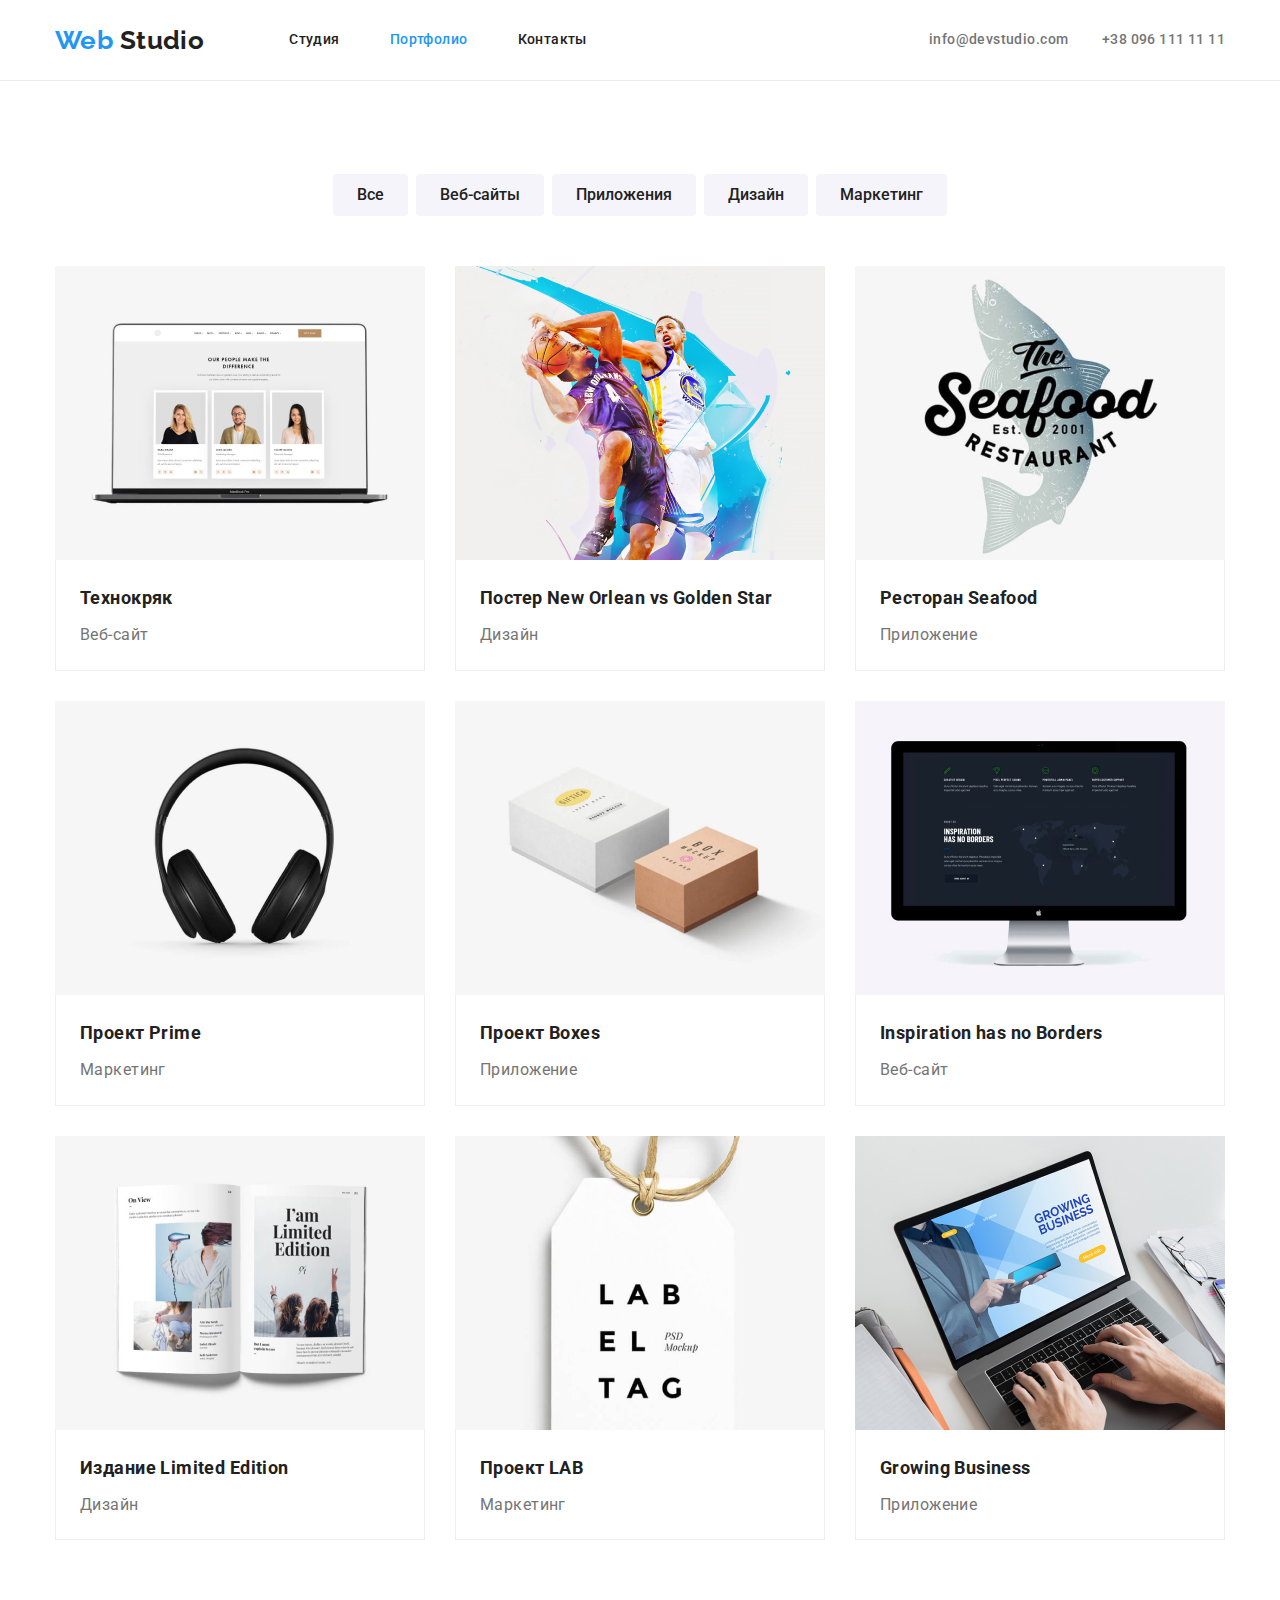
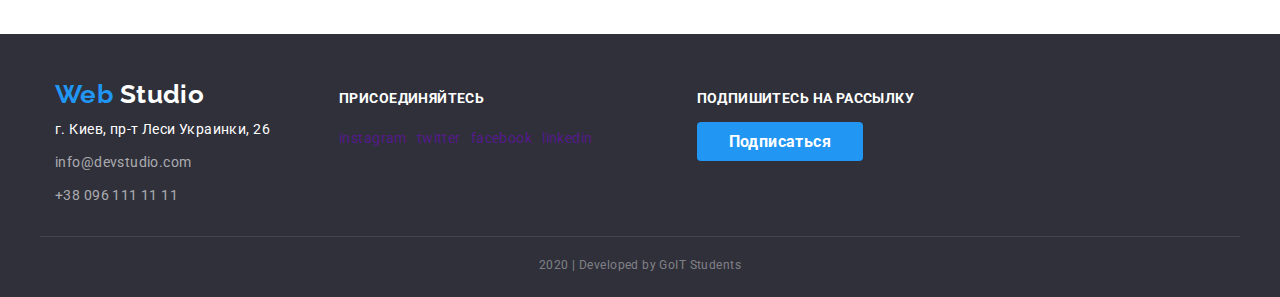
==== commit 4c84b83b: "Fix" ====
--- a/portfolio.html
+++ b/portfolio.html
@@ -12,7 +12,7 @@
     <link rel="stylesheet" href="./css/styles.css" />
   </head>
   <body>
-    <header class="page-header">
+    <header class="portfolio page-header">
       <nav>
         <div class="container header">
           <a class="logo" href=./index.html">
@@ -167,11 +167,13 @@
     </main>
     <footer class="page-footer">
       <div class="container">
-        <div><a class="footer logo" href="./index.html"><span class="logo-web">Web</span> Studio</a>
-          <address class="footer address">
-            г. Киев, пр-т Леси Украинки, 26
-            <a class="footer-contacts-item" href="mailto:info@devstudio.com">info@devstudio.com</a>
-            <a class="footer-contacts-item" href="tel:+380961111111">+38 096 111 11 11</a>
+        <div class="footer address">
+          <a class="footer logo" href="./index.html">
+            <span class="logo-web">Web</span> Studio</a>
+          <address class="address">
+            <p class="address-text"> г. Киев, пр-т Леси Украинки, 26</p>
+            <a class="address-link" href="mailto:info@devstudio.com">info@devstudio.com</a>
+            <a class="address-link" href="tel:+380961111111">+38 096 111 11 11</a>
           </address>
         </div>
         <div class="join">
--- a/css/styles.css
+++ b/css/styles.css
@@ -106,7 +106,8 @@
   margin-top: 0;
   margin-bottom: 30px;
 
-  /* color: var(--white-color); */
+  background: rgba(47, 48, 58, 0.8);
+  color: var(--white-color);
   font-weight: 900;
   font-size: 44px;
   line-height: 1.36;
@@ -130,22 +131,32 @@
   background-color: #188ce8;
 }
 .section {
-  padding-top: 94px;
-  padding-bottom: 94px;
+  margin-bottom: 94px;
 }
 .advantages.list {
   display: flex;
 }
+.advantages-item {
+  width: calc((100%-90px) / 4);
+}
+.advantages-item:not(:last-child) {
+  margin-right: 30px;
+}
 .advantages-item p {
-  padding: 0px;
-  margin: 0px;
-}
-.advantages-item:not(:last-child) {
-  margin-right: 30px;
+  margin: 0;
+}
+.advantages-image {
+  display: block;
+  margin-left: auto;
+  margin-right: auto;
+  margin-top: 0;
+  margin-bottom: 30px;
+  background: #f5f4fa;
+  border-radius: 4px;
 }
 .subtitle {
-  padding-top: 30px;
-  padding-bottom: 10px;
+  margin-top: 0;
+  margin-bottom: 10px;
 
   color: var(--main-text);
   font-weight: 700;
@@ -154,9 +165,8 @@
   text-transform: uppercase;
 }
 .title {
-  padding-top: 0px;
-  padding-bottom: 50px;
-  margin: 0px;
+  margin-bottom: 50px;
+  margin-top: 0px;
 
   color: var(--main-text);
   font-weight: 700;
@@ -187,6 +197,10 @@
 .team.section {
   background: #f5f4fa;
 }
+.team.container {
+  padding-top: 94px;
+  padding-bottom: 94px;
+}
 .team.list {
   display: flex;
 }
@@ -195,14 +209,17 @@
   box-shadow: 0px 2px 1px rgba(0, 0, 0, 0.2), 0px 1px 1px rgba(0, 0, 0, 0.14),
     0px 1px 3px rgba(0, 0, 0, 0.12);
   border-radius: 0px 0px 4px 4px;
+  padding-bottom: 24px;
 }
 .team-list-item:not(:last-child) {
   margin-right: 30px;
 }
+.team-image {
+  margin-bottom: 30px;
+}
 .team-subtitle {
-  padding-top: 30px;
-  padding-bottom: 10px;
-  margin: 0px;
+  margin-bottom: 10px;
+  margin-top: 0px;
 
   color: var(--main-text);
   font-weight: 500;
@@ -211,8 +228,8 @@
   text-align: center;
 }
 .team-role {
-  margin: 0px;
-  padding-bottom: 16px;
+  margin-top: 0px;
+  margin-bottom: 16px;
   color: var(--secondary-text);
   font-weight: 400;
   font-size: 16px;
@@ -220,16 +237,17 @@
   text-align: center;
 }
 .social-links.list {
-  padding-left: 32px;
-  padding-right: 32px;
-  padding-bottom: 24px;
-  display: flex;
-  justify-content: space-between;
+  display: flex;
+  justify-content: center;
 }
 .social-links-item:hover,
 .social-links-item:focus {
   color: var(--accent);
 }
+.social-links-item {
+  margin-right: 10px;
+}
+
 .client-link:hover,
 .client-link:focus {
   color: var(--accent);
@@ -247,10 +265,10 @@
 }
 .page-footer .container {
   display: flex;
-  justify-content: space-between;
   align-items: baseline;
   padding-top: 45px;
   padding-bottom: 28px;
+
   border-bottom: 1px solid rgba(255, 255, 255, 0.1);
 }
 .join {
@@ -261,36 +279,45 @@
   justify-content: space-between;
 }
 .footer-title {
-  padding-bottom: 20px;
-  margin: 0px;
+  margin-bottom: 20px;
+  margin-top: 0px;
+
   color: var(--white-color);
   font-weight: 700;
   font-size: 14px;
   line-height: 1.14;
   text-transform: uppercase;
 }
-.footer.list .social-links-item {
-  margin-right: 10px;
-}
+
 .footer.logo {
+  display: block;
+  margin-bottom: 8px;
+  margin-right: 0px;
   color: var(--white-color);
 }
 .footer.address {
   margin-right: 69px;
-  margin-top: 8px;
+}
+.address {
   color: var(--white-color);
   font-style: normal;
-}
-.footer-contacts-item {
+  font-weight: 400;
+  font-size: 14px;
+  line-height: 1.71;
+}
+.address-text {
+  margin-top: 0;
+  margin-bottom: 9px;
+}
+.address-link {
   display: block;
-  padding-top: 9px;
   color: rgba(255, 255, 255, 0.6);
-  font-weight: 400;
-  font-size: 14px;
-  line-height: 1.71;
-}
-.footer-contacts-item:hover,
-.footer-contacts-item:focus {
+}
+.address-link:not(:last-child) {
+  margin-bottom: 9px;
+}
+.address-link:hover,
+.address-link:focus {
   color: var(--accent);
 }
 .developer {
@@ -306,14 +333,19 @@
 
 /* Portfolio */
 
+.portfolio.page-header {
+  margin-bottom: 93px;
+}
+
 .hiden {
   display: none;
 }
 .filter-list {
   display: flex;
   justify-content: center;
-  padding-bottom: 50px;
-  margin: 0px;
+  margin-bottom: 50px;
+  margin-top: 0px;
+  padding: 0;
 }
 .filter-item:not(:last-child) {
   margin-right: 8px;
@@ -349,10 +381,11 @@
   display: flex;
   flex-wrap: wrap;
   justify-content: space-between;
-  margin: -15px;
+  margin: 0;
+  padding: 0;
 }
 .project-item {
-  width: calc((100% - 60px) / 3);
+  width: 370px;
   margin-right: 30px;
   margin-bottom: 30px;
   background: var(--white-color);
@@ -373,8 +406,8 @@
   line-height: 1.55;
 }
 .project-title {
-  margin: 0;
-  padding-bottom: 4px;
+  margin-top: 0;
+  margin-bottom: 4px;
   color: var(--main-text);
   font-weight: 700;
   font-size: 18px;
